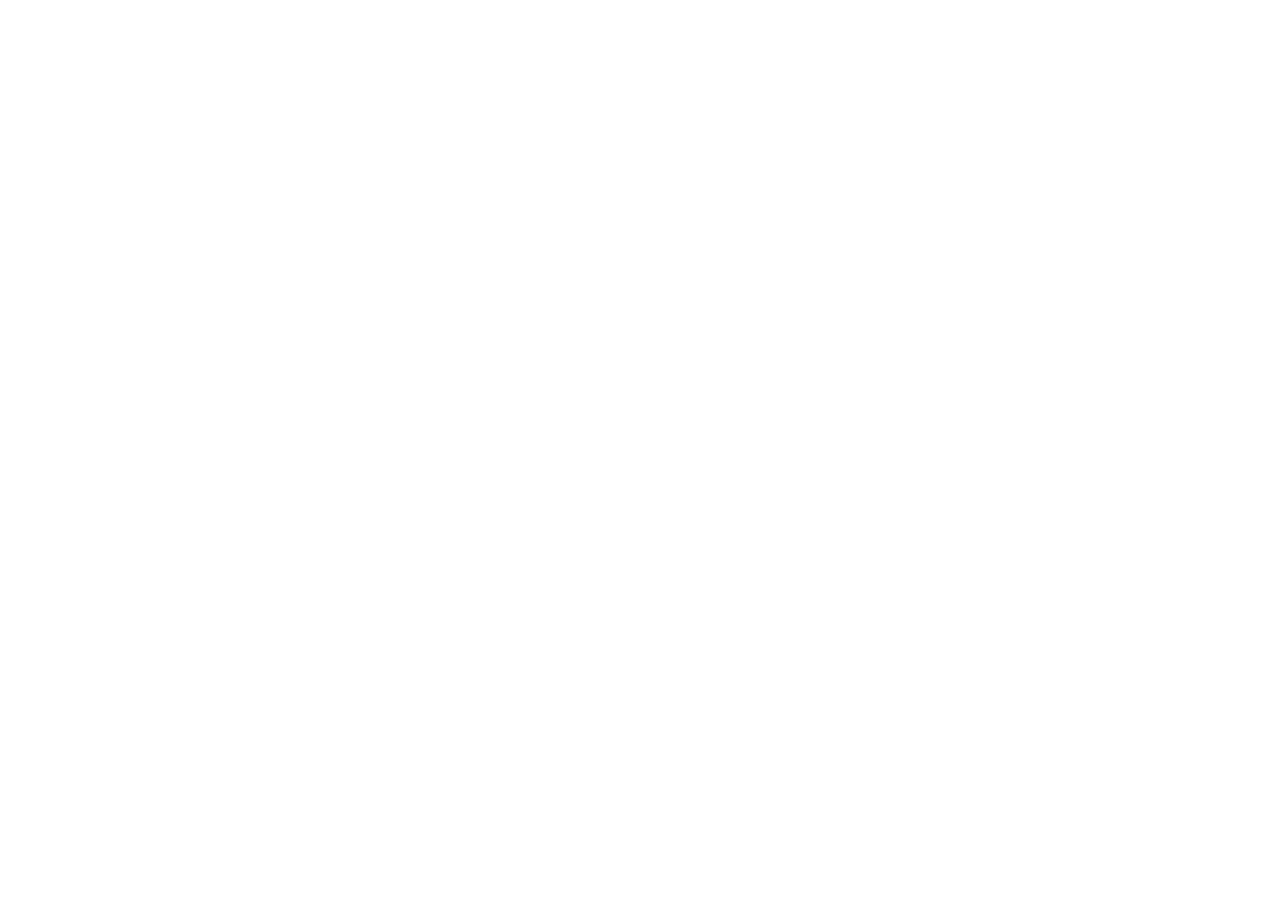
==== docs/index.html @ 010b8413 "Host the game as static GitHub Pages. Nothing to install. Open the Pages URL and play in the browser" ====
<!doctype html>
<html lang="en" class="dark">
  <head>
    <meta charset="UTF-8" />
    <meta name="viewport" content="width=device-width, initial-scale=1, viewport-fit=cover" />
    <title>Cascade</title>
    <meta name="description" content="A living waterfall you compose in the browser." />
    <link rel="icon" type="image/svg+xml" href="./favicon.svg" />
    <link rel="preconnect" href="https://fonts.googleapis.com" />
    <link rel="preconnect" href="https://fonts.gstatic.com" crossorigin />
    <link
      rel="stylesheet"
      href="https://fonts.googleapis.com/css2?family=Cormorant+Garamond:wght@500;600;700&family=Outfit:wght@400;500;600&display=swap"
    />
    <script type="module" crossorigin src="/cascade-waterfall/assets/index-D4X1Asn-.js"></script>
    <link rel="stylesheet" crossorigin href="/cascade-waterfall/assets/index-CmwkNiA4.css">
  </head>
  <body>
    <div id="app"></div>
  </body>
</html>
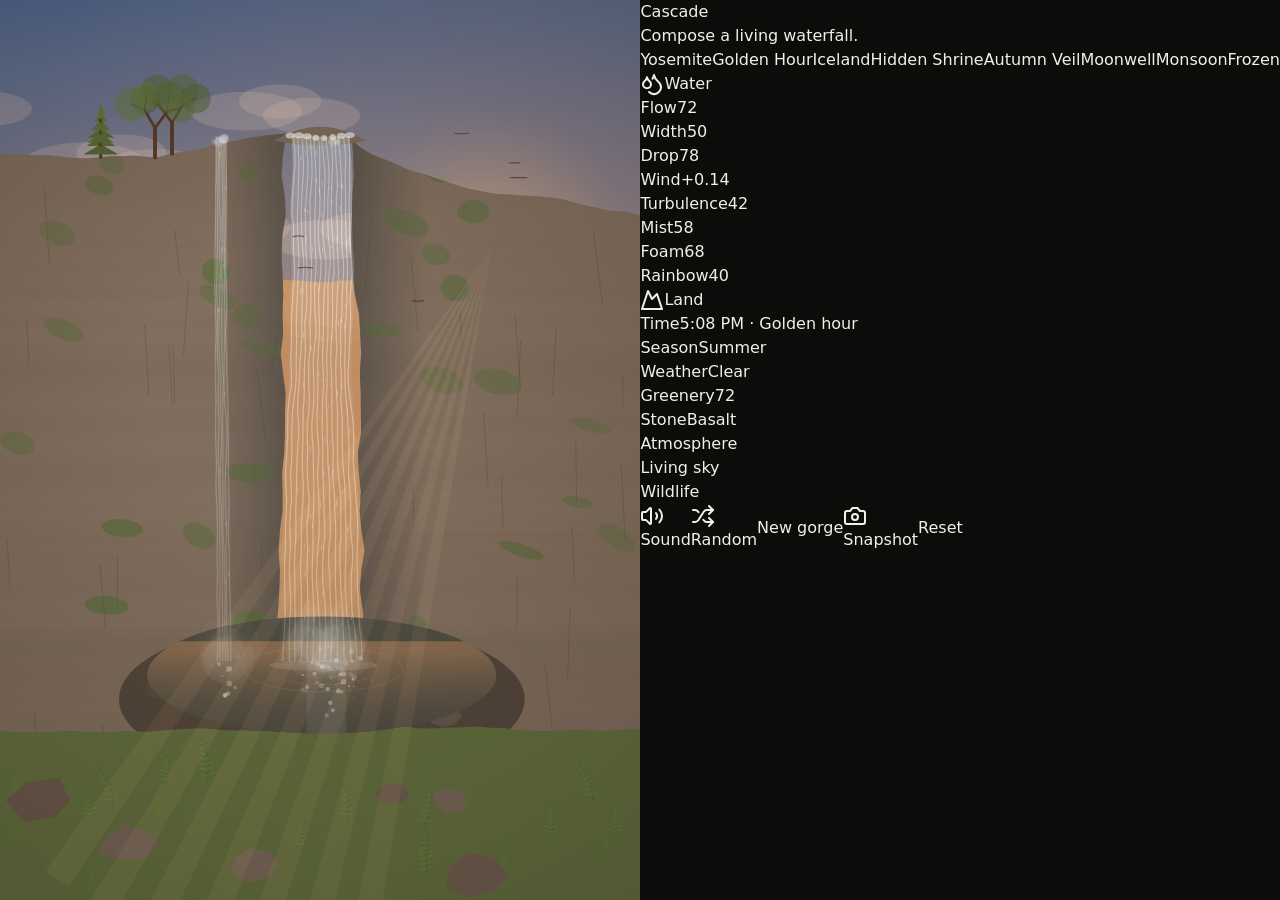
==== commit de7fa6d4: "Serve the waterfall from relative files so it opens without GitHub Pages. The github.io address 404s" ====
--- a/docs/index.html
+++ b/docs/index.html
@@ -12,8 +12,8 @@
       rel="stylesheet"
       href="https://fonts.googleapis.com/css2?family=Cormorant+Garamond:wght@500;600;700&family=Outfit:wght@400;500;600&display=swap"
     />
-    <script type="module" crossorigin src="/cascade-waterfall/assets/index-D4X1Asn-.js"></script>
-    <link rel="stylesheet" crossorigin href="/cascade-waterfall/assets/index-CmwkNiA4.css">
+    <script type="module" crossorigin src="./assets/index-cBtVhvYJ.js"></script>
+    <link rel="stylesheet" crossorigin href="./assets/index-CmwkNiA4.css">
   </head>
   <body>
     <div id="app"></div>
--- a/docs/assets/index-CmwkNiA4.css
+++ b/docs/assets/index-CmwkNiA4.css
@@ -0,0 +1,2 @@
+/*! tailwindcss v4.3.3 | MIT License | https://tailwindcss.com */
+@layer properties{@supports (((-webkit-hyphens:none)) and (not (margin-trim:inline))) or ((-moz-orient:inline) and (not (color:rgb(from red r g b)))){*,:before,:after,::backdrop{--tw-animation-delay:0s;--tw-animation-direction:normal;--tw-animation-duration:initial;--tw-animation-fill-mode:none;--tw-animation-iteration-count:1;--tw-enter-blur:0;--tw-enter-opacity:1;--tw-enter-rotate:0;--tw-enter-scale:1;--tw-enter-translate-x:0;--tw-enter-translate-y:0;--tw-exit-blur:0;--tw-exit-opacity:1;--tw-exit-rotate:0;--tw-exit-scale:1;--tw-exit-translate-x:0;--tw-exit-translate-y:0}}}@layer theme{:root,:host{--font-sans:"Figtree", ui-sans-serif, system-ui, sans-serif;--font-mono:ui-monospace, SFMono-Regular, Menlo, Monaco, Consolas, "Liberation Mono", "Courier New", monospace;--default-font-family:var(--font-sans);--default-mono-font-family:var(--font-mono);--color-bg:#0c0d0b;--color-fg:#f2efe6;--color-muted:#9a9588}}@layer base{*,:after,:before,::backdrop{box-sizing:border-box;border:0 solid;margin:0;padding:0}::file-selector-button{box-sizing:border-box;border:0 solid;margin:0;padding:0}html,:host{-webkit-text-size-adjust:100%;tab-size:4;line-height:1.5;font-family:var(--default-font-family,-apple-system, BlinkMacSystemFont, "Segoe UI", Roboto, "Helvetica Neue", "Noto Sans", Arial, sans-serif, "Apple Color Emoji", "Segoe UI Emoji", "Segoe UI Symbol", "Noto Color Emoji");font-feature-settings:var(--default-font-feature-settings,normal);font-variation-settings:var(--default-font-variation-settings,normal);-webkit-tap-highlight-color:transparent}hr{height:0;color:inherit;border-top-width:1px}abbr:where([title]){-webkit-text-decoration:underline dotted;text-decoration:underline dotted}h1,h2,h3,h4,h5,h6{font-size:inherit;font-weight:inherit}a{color:inherit;-webkit-text-decoration:inherit;-webkit-text-decoration:inherit;-webkit-text-decoration:inherit;-webkit-text-decoration:inherit;text-decoration:inherit}b,strong{font-weight:bolder}code,kbd,samp,pre{font-family:var(--default-mono-font-family,ui-monospace, SFMono-Regular, Menlo, Monaco, Consolas, "Liberation Mono", "Courier New", monospace);font-feature-settings:var(--default-mono-font-feature-settings,normal);font-variation-settings:var(--default-mono-font-variation-settings,normal);font-size:1em}small{font-size:80%}sub,sup{vertical-align:baseline;font-size:75%;line-height:0;position:relative}sub{bottom:-.25em}sup{top:-.5em}table{text-indent:0;border-color:inherit;border-collapse:collapse}:-moz-focusring:where(:not(iframe)){outline:auto}progress{vertical-align:baseline}summary{display:list-item}ol,ul,menu{list-style:none}img,svg,video,canvas,audio,iframe,embed,object{vertical-align:middle;display:block}img,video{max-width:100%;height:auto}button,input,select,optgroup,textarea{font:inherit;font-feature-settings:inherit;font-variation-settings:inherit;letter-spacing:inherit;color:inherit;opacity:1;background-color:#0000;border-radius:0}::file-selector-button{font:inherit;font-feature-settings:inherit;font-variation-settings:inherit;letter-spacing:inherit;color:inherit;opacity:1;background-color:#0000;border-radius:0}:where(select:is([multiple],[size])) optgroup{font-weight:bolder}:where(select:is([multiple],[size])) optgroup option{padding-inline-start:20px}::file-selector-button{margin-inline-end:4px}::placeholder{opacity:1}@supports (not ((-webkit-appearance:-apple-pay-button))) or (contain-intrinsic-size:1px){::placeholder{color:currentColor}@supports (color:color-mix(in lab, red, red)){::placeholder{color:color-mix(in oklab, currentcolor 50%, transparent)}}}textarea{resize:vertical}::-webkit-search-decoration{-webkit-appearance:none}::-webkit-date-and-time-value{min-height:1lh;text-align:inherit}::-webkit-datetime-edit{display:inline-flex}::-webkit-datetime-edit-fields-wrapper{padding:0}::-webkit-datetime-edit{padding-block:0}::-webkit-datetime-edit-year-field{padding-block:0}::-webkit-datetime-edit-month-field{padding-block:0}::-webkit-datetime-edit-day-field{padding-block:0}::-webkit-datetime-edit-hour-field{padding-block:0}::-webkit-datetime-edit-minute-field{padding-block:0}::-webkit-datetime-edit-second-field{padding-block:0}::-webkit-datetime-edit-millisecond-field{padding-block:0}::-webkit-datetime-edit-meridiem-field{padding-block:0}::-webkit-calendar-picker-indicator{line-height:1}:-moz-ui-invalid{box-shadow:none}button,input:where([type=button],[type=reset],[type=submit]){appearance:button}::file-selector-button{appearance:button}::-webkit-inner-spin-button{height:auto}::-webkit-outer-spin-button{height:auto}[hidden]:where(:not([hidden=until-found])){display:none!important}html{-webkit-font-smoothing:antialiased;-moz-osx-font-smoothing:grayscale}html,body,#app{background:var(--color-bg);min-height:100dvh;color:var(--color-fg)}button:not(:disabled),[role=button]:not(:disabled){cursor:pointer}h1,h2,h3{text-wrap:balance}p{text-wrap:pretty}.studio-shimmer{background-image:linear-gradient(90deg, #9a95888c 0%, var(--color-fg) 50%, #9a95888c 100%)}@supports (color:color-mix(in lab, red, red)){.studio-shimmer{background-image:linear-gradient(90deg, color-mix(in oklab, var(--color-muted) 55%, transparent) 0%, var(--color-fg) 50%, color-mix(in oklab, var(--color-muted) 55%, transparent) 100%)}}.studio-shimmer{color:#0000;background-size:200% 100%;-webkit-background-clip:text;background-clip:text;animation:1.4s linear infinite studio-shimmer}}@layer components;@layer utilities{.relative{position:relative}.flex{display:flex}.h-dvh{height:100dvh}.min-h-0{min-height:0}.min-w-0{min-width:0}.flex-1{flex:1}.overflow-hidden{overflow:hidden}.bg-bg{background-color:var(--color-bg)}.text-fg{color:var(--color-fg)}}@property --tw-animation-delay{syntax:"*";inherits:false;initial-value:0s}@property --tw-animation-direction{syntax:"*";inherits:false;initial-value:normal}@property --tw-animation-duration{syntax:"*";inherits:false}@property --tw-animation-fill-mode{syntax:"*";inherits:false;initial-value:none}@property --tw-animation-iteration-count{syntax:"*";inherits:false;initial-value:1}@property --tw-enter-blur{syntax:"*";inherits:false;initial-value:0}@property --tw-enter-opacity{syntax:"*";inherits:false;initial-value:1}@property --tw-enter-rotate{syntax:"*";inherits:false;initial-value:0}@property --tw-enter-scale{syntax:"*";inherits:false;initial-value:1}@property --tw-enter-translate-x{syntax:"*";inherits:false;initial-value:0}@property --tw-enter-translate-y{syntax:"*";inherits:false;initial-value:0}@property --tw-exit-blur{syntax:"*";inherits:false;initial-value:0}@property --tw-exit-opacity{syntax:"*";inherits:false;initial-value:1}@property --tw-exit-rotate{syntax:"*";inherits:false;initial-value:0}@property --tw-exit-scale{syntax:"*";inherits:false;initial-value:1}@property --tw-exit-translate-x{syntax:"*";inherits:false;initial-value:0}@property --tw-exit-translate-y{syntax:"*";inherits:false;initial-value:0}@keyframes studio-shimmer{0%{background-position:100% 0}to{background-position:-100% 0}}@media (prefers-reduced-motion:reduce){*,:before,:after{transition-duration:.01ms!important;animation-duration:.01ms!important;animation-iteration-count:1!important}}
